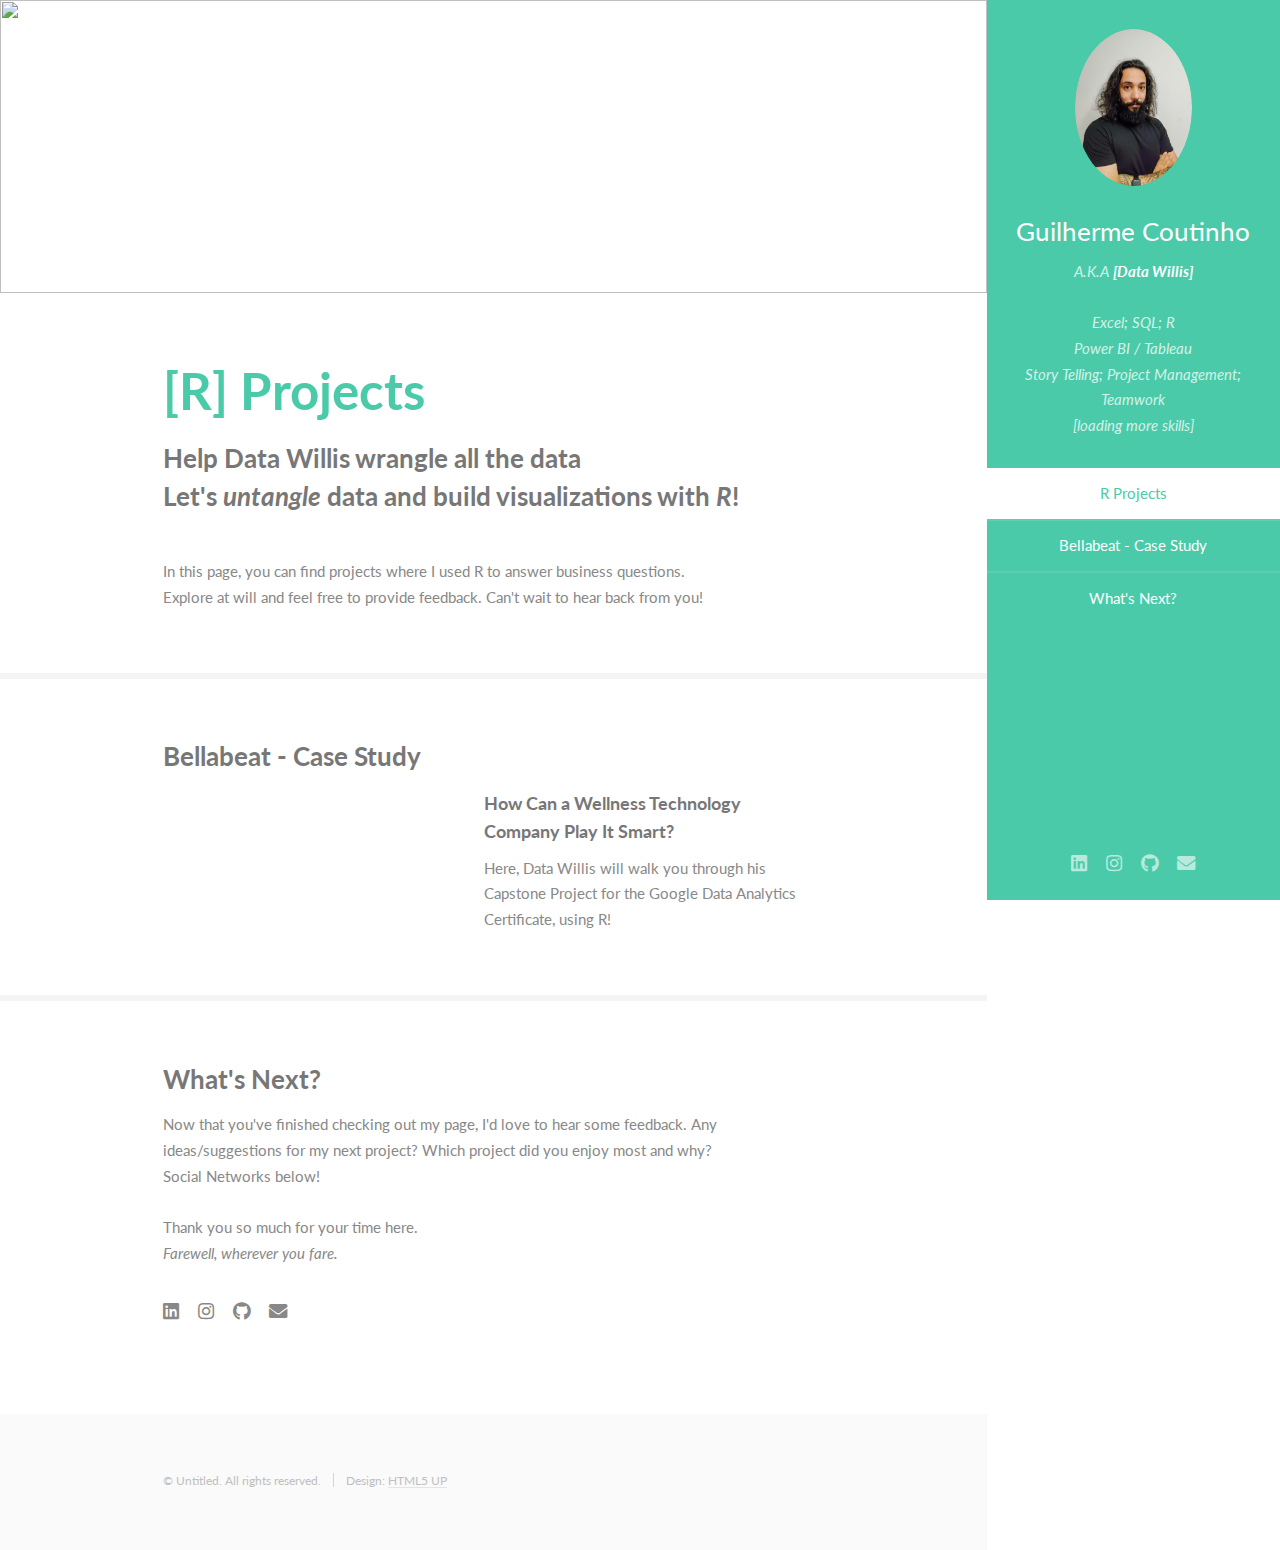
==== dashboard-projects/index.html @ 41b7604d "New page" ====
<!DOCTYPE HTML>
<!--
	Read Only by HTML5 UP
	html5up.net | @ajlkn
	Free for personal and commercial use under the CCA 3.0 license (html5up.net/license)
-->
<html>
	<head>
		<title>Data Willis' Portfolio </title>
		<meta charset="utf-8" />
		<meta name="viewport" content="width=device-width, initial-scale=1, user-scalable=no" />
		<link rel="stylesheet" href="assets/css/main.css" />
	</head>
	<body class="is-preload">

		<!-- Header -->
			<section id="header">
				<header>
					<span class="image avatar"><img src="images/profilepic.jpg" alt="" /></span>
					<h1 id="logo"><a href="#">Guilherme Coutinho</a></h1>
					<p>A.K.A   <strong>[Data Willis]</strong><br><br />
					 Excel; SQL;  R <br/>  
						Power BI / Tableau <br/>
                                         Story Telling; Project Management; Teamwork<br>
						<small>[loading more skills]</small></p>
				</header>
				<nav id="nav">
					<ul>
						<li><a href="#one" class="active">R Projects</a></li>
						<li><a href="#two">Bellabeat - Case Study</a></li>
						<li><a href="#three">What's Next?</a></li>
						<!-- <li><a href="#four">Contact</a></li>-->
					</ul>
				</nav>
				<footer>
					<ul class="icons">
						<li><a href="https://www.linkedin.com/in/gui-coutinho/" target="_blank" rel="noopener noreferrer" class="icon brands fa-linkedin"><span class="label">LinkedIn</span></a></li>
						<li><a href="https://www.instagram.com/niri_is_back/" target="_blank" rel="noopener noreferrer" class="icon brands fa-instagram"><span class="label">Instagram</span></a></li>
						<li><a href="https://github.com/gucou1" target="_blank" rel="noopener noreferrer" class="icon brands fa-github"><span class="label">Github</span></a></li>
						<li><a href="#" class="icon solid fa-envelope" target="_blank" rel="noopener noreferrer"><span class="label">Email</span></a></li>
					</ul>
				</footer>
			</section>

		<!-- Wrapper -->
			<div id="wrapper">

				<!-- Main -->
					<div id="main">

						<!-- One -->
							<section id="one">
								<div class="image main" data-position="center">
									<img src="images/caminho.jpg" alt="" />
								</div>
								<div class="container">
									<header class="major">
										<h2>[R] Projects</h2>
										<p>Help Data Willis wrangle all the data <br />
										Let's <i>untangle</i> data and build visualizations with <i>R</i>!</p>
									</header>
									<p>In this page, you can find projects where I used R to answer business questions.<br />
									Explore at will and feel free to provide feedback. Can't wait to hear back from you!</p>
								</div>
							</section>
				
						<!-- Two -->
							<!-- Bellabeat - Case Study -->
							<section id="two">
								<div class="container">
									<h3><a href="https://gucou1.github.io/Bellabeat-Case-Study/" target="_blank" rel="noopener noreferrer"> Bellabeat - Case Study</h3></a>
									<div class="features">
										<article>
											<a href="https://gucou1.github.io/Bellabeat-Case-Study/" target="_blank" rel="noopener noreferrer" class="image"><img src="https://github.com/gucou1/Bellabeat-Case-Study/blob/main/bellabeat_logo_2.png?raw=true" alt="" /></a>
											<div class="inner">
												<h4><a href="https://gucou1.github.io/Bellabeat-Case-Study/" target="_blank" rel="noopener noreferrer">How Can a Wellness Technology Company Play It Smart?</h4></a>
												<p>Here, Data Willis will walk you through his Capstone Project for the Google Data Analytics Certificate, using R! <br></p>
											</div>
										</article>
									</div>
							</section> 

						<!-- # New Section # -->
							<!-- INSERT NEW PROJECT -->
							
							
						<!-- WHAT'S NEXT? SECTION -->
							
							<section id="three"> <!-- WHATS'S NEXT? SECTION - To go down as Projects are added -->
								<div class="container">
									<h3>What's Next?</h3>
									<p>Now that you've finished checking out my page, I'd love to hear some feedback. Any ideas/suggestions for my next project? Which project did you enjoy most and why? <br>
									Social Networks below!<br>
									<br>
									Thank you so much for your time here.<br>
									<em><i>Farewell, wherever you fare.</i></em></p>
									<ul class="icons">
										<li><a href="https://www.linkedin.com/in/gui-coutinho/" target="_blank" rel="noopener noreferrer" class="icon brands fa-linkedin"><span class="label">LinkedIn</span></a></li>
										<li><a href="https://www.instagram.com/niri_is_back/" target="_blank" rel="noopener noreferrer" class="icon brands fa-instagram"><span class="label">Instagram</span></a></li>
										<li><a href="https://github.com/gucou1" target="_blank" rel="noopener noreferrer" class="icon brands fa-github"><span class="label">Github</span></a></li>
										<li><a href="#" class= "icon solid fa-envelope" target="_blank" rel="noopener noreferrer"> <span class="label">Email</span></a></li>
									</ul>
								</div>
							</section> <br>

						<!-- Five -->
						<!--
							<section id="five">
								<div class="container">
									<h3>Elements</h3>

									<section>
										<h4>Text</h4>
										<p>This is <b>bold</b> and this is <strong>strong</strong>. This is <i>italic</i> and this is <em>emphasized</em>.
										This is <sup>superscript</sup> text and this is <sub>subscript</sub> text.
										This is <u>underlined</u> and this is code: <code>for (;;) { ... }</code>. Finally, <a href="#">this is a link</a>.</p>
										<hr />
										<header>
											<h4>Heading with a Subtitle</h4>
											<p>Lorem ipsum dolor sit amet nullam id egestas urna aliquam</p>
										</header>
										<p>Nunc lacinia ante nunc ac lobortis. Interdum adipiscing gravida odio porttitor sem non mi integer non faucibus ornare mi ut ante amet placerat aliquet. Volutpat eu sed ante lacinia sapien lorem accumsan varius montes viverra nibh in adipiscing blandit tempus accumsan.</p>
										<header>
											<h5>Heading with a Subtitle</h5>
											<p>Lorem ipsum dolor sit amet nullam id egestas urna aliquam</p>
										</header>
										<p>Nunc lacinia ante nunc ac lobortis. Interdum adipiscing gravida odio porttitor sem non mi integer non faucibus ornare mi ut ante amet placerat aliquet. Volutpat eu sed ante lacinia sapien lorem accumsan varius montes viverra nibh in adipiscing blandit tempus accumsan.</p>
										<hr />
										<h2>Heading Level 2</h2>
										<h3>Heading Level 3</h3>
										<h4>Heading Level 4</h4>
										<h5>Heading Level 5</h5>
										<h6>Heading Level 6</h6>
										<hr />
										<h5>Blockquote</h5>
										<blockquote>Fringilla nisl. Donec accumsan interdum nisi, quis tincidunt felis sagittis eget tempus euismod. Vestibulum ante ipsum primis in faucibus vestibulum. Blandit adipiscing eu felis iaculis volutpat ac adipiscing accumsan faucibus. Vestibulum ante ipsum primis in faucibus lorem ipsum dolor sit amet nullam adipiscing eu felis.</blockquote>
										<h5>Preformatted</h5>
										<pre><code>i = 0;

while (!deck.isInOrder()) {
    print 'Iteration ' + i;
    deck.shuffle();
    i++;
}

print 'It took ' + i + ' iterations to sort the deck.';</code></pre>
									</section>

									<section>
										<h4>Lists</h4>
										<div class="row">
											<div class="col-6 col-12-xsmall">
												<h5>Unordered</h5>
												<ul>
													<li>Dolor pulvinar etiam magna etiam.</li>
													<li>Sagittis adipiscing lorem eleifend.</li>
													<li>Felis enim feugiat dolore viverra.</li>
												</ul>
												<h5>Alternate</h5>
												<ul class="alt">
													<li>Dolor pulvinar etiam magna etiam.</li>
													<li>Sagittis adipiscing lorem eleifend.</li>
													<li>Felis enim feugiat dolore viverra.</li>
												</ul>
											</div>
											<div class="col-6 col-12-xsmall">
												<h5>Ordered</h5>
												<ol>
													<li>Dolor pulvinar etiam magna etiam.</li>
													<li>Etiam vel felis at lorem sed viverra.</li>
													<li>Felis enim feugiat dolore viverra.</li>
													<li>Dolor pulvinar etiam magna etiam.</li>
													<li>Etiam vel felis at lorem sed viverra.</li>
													<li>Felis enim feugiat dolore viverra.</li>
												</ol>
												<h5>Icons</h5>
												<ul class="icons">
													<li><a href="#" class="icon brands fa-twitter"><span class="label">Twitter</span></a></li>
													<li><a href="#" class="icon brands fa-facebook-f"><span class="label">Facebook</span></a></li>
													<li><a href="#" class="icon brands fa-instagram"><span class="label">Instagram</span></a></li>
													<li><a href="#" class="icon brands fa-github"><span class="label">Github</span></a></li>
													<li><a href="#" class="icon brands fa-dribbble"><span class="label">Dribbble</span></a></li>
													<li><a href="#" class="icon brands fa-tumblr"><span class="label">Tumblr</span></a></li>
												</ul>
											</div>
										</div>
										<h5>Actions</h5>
										<ul class="actions">
											<li><a href="#" class="button primary">Default</a></li>
											<li><a href="#" class="button">Default</a></li>
											<li><a href="#" class="button alt">Default</a></li>
										</ul>
										<ul class="actions small">
											<li><a href="#" class="button primary small">Small</a></li>
											<li><a href="#" class="button small">Small</a></li>
											<li><a href="#" class="button alt small">Small</a></li>
										</ul>
										<div class="row">
											<div class="col-3 col-6-medium col-12-xsmall">
												<ul class="actions stacked">
													<li><a href="#" class="button primary">Default</a></li>
													<li><a href="#" class="button">Default</a></li>
													<li><a href="#" class="button alt">Default</a></li>
												</ul>
											</div>
											<div class="col-3 col-6 col-12-xsmall">
												<ul class="actions stacked">
													<li><a href="#" class="button primary small">Small</a></li>
													<li><a href="#" class="button small">Small</a></li>
													<li><a href="#" class="button alt small">Small</a></li>
												</ul>
											</div>
											<div class="col-3 col-6-medium col-12-xsmall">
												<ul class="actions stacked">
													<li><a href="#" class="button primary fit">Default</a></li>
													<li><a href="#" class="button fit">Default</a></li>
													<li><a href="#" class="button alt fit">Default</a></li>
												</ul>
											</div>
											<div class="col-3 col-6-medium col-12-xsmall">
												<ul class="actions stacked">
													<li><a href="#" class="button primary small fit">Small</a></li>
													<li><a href="#" class="button small fit">Small</a></li>
													<li><a href="#" class="button alt small fit">Small</a></li>
												</ul>
											</div>
										</div>
									</section>

									<section>
										<h4>Table</h4>
										<h5>Default</h5>
										<div class="table-wrapper">
											<table>
												<thead>
													<tr>
														<th>Name</th>
														<th>Description</th>
														<th>Price</th>
													</tr>
												</thead>
												<tbody>
													<tr>
														<td>Item One</td>
														<td>Ante turpis integer aliquet porttitor.</td>
														<td>29.99</td>
													</tr>
													<tr>
														<td>Item Two</td>
														<td>Vis ac commodo adipiscing arcu aliquet.</td>
														<td>19.99</td>
													</tr>
													<tr>
														<td>Item Three</td>
														<td> Morbi faucibus arcu accumsan lorem.</td>
														<td>29.99</td>
													</tr>
													<tr>
														<td>Item Four</td>
														<td>Vitae integer tempus condimentum.</td>
														<td>19.99</td>
													</tr>
													<tr>
														<td>Item Five</td>
														<td>Ante turpis integer aliquet porttitor.</td>
														<td>29.99</td>
													</tr>
												</tbody>
												<tfoot>
													<tr>
														<td colspan="2"></td>
														<td>100.00</td>
													</tr>
												</tfoot>
											</table>
										</div>

										<h5>Alternate</h5>
										<div class="table-wrapper">
											<table class="alt">
												<thead>
													<tr>
														<th>Name</th>
														<th>Description</th>
														<th>Price</th>
													</tr>
												</thead>
												<tbody>
													<tr>
														<td>Item One</td>
														<td>Ante turpis integer aliquet porttitor.</td>
														<td>29.99</td>
													</tr>
													<tr>
														<td>Item Two</td>
														<td>Vis ac commodo adipiscing arcu aliquet.</td>
														<td>19.99</td>
													</tr>
													<tr>
														<td>Item Three</td>
														<td> Morbi faucibus arcu accumsan lorem.</td>
														<td>29.99</td>
													</tr>
													<tr>
														<td>Item Four</td>
														<td>Vitae integer tempus condimentum.</td>
														<td>19.99</td>
													</tr>
													<tr>
														<td>Item Five</td>
														<td>Ante turpis integer aliquet porttitor.</td>
														<td>29.99</td>
													</tr>
												</tbody>
												<tfoot>
													<tr>
														<td colspan="2"></td>
														<td>100.00</td>
													</tr>
												</tfoot>
											</table>
										</div>
									</section>

									<section>
										<h4>Buttons</h4>
										<ul class="actions">
											<li><a href="#" class="button primary">Primary</a></li>
											<li><a href="#" class="button">Default</a></li>
											<li><a href="#" class="button alt">Alternate</a></li>
										</ul>
										<ul class="actions">
											<li><a href="#" class="button primary large">Large</a></li>
											<li><a href="#" class="button">Default</a></li>
											<li><a href="#" class="button alt small">Small</a></li>
										</ul>
										<ul class="actions fit">
											<li><a href="#" class="button primary fit">Fit</a></li>
											<li><a href="#" class="button fit">Fit</a></li>
											<li><a href="#" class="button alt fit">Fit</a></li>
										</ul>
										<ul class="actions fit small">
											<li><a href="#" class="button primary fit small">Fit + Small</a></li>
											<li><a href="#" class="button fit small">Fit + Small</a></li>
											<li><a href="#" class="button alt fit small">Fit + Small</a></li>
										</ul>
										<ul class="actions">
											<li><a href="#" class="button primary icon solid fa-download">Icon</a></li>
											<li><a href="#" class="button icon solid fa-download">Icon</a></li>
											<li><a href="#" class="button alt icon solid fa-check">Icon</a></li>
										</ul>
										<ul class="actions">
											<li><span class="button primary disabled">Primary</span></li>
											<li><span class="button disabled">Default</span></li>
											<li><span class="button alt disabled">Alternate</span></li>
										</ul>
									</section>

									<section>
										<h4>Form</h4>
										<form method="post" action="#">
											<div class="row gtr-uniform">
												<div class="col-6 col-12-xsmall">
													<input type="text" name="demo-name" id="demo-name" value="" placeholder="Name" />
												</div>
												<div class="col-6 col-12-xsmall">
													<input type="email" name="demo-email" id="demo-email" value="" placeholder="Email" />
												</div>
												<div class="col-12">
													<select name="demo-category" id="demo-category">
														<option value="">- Category -</option>
														<option value="1">Manufacturing</option>
														<option value="1">Shipping</option>
														<option value="1">Administration</option>
														<option value="1">Human Resources</option>
													</select>
												</div>
												<div class="col-4 col-12-medium">
													<input type="radio" id="demo-priority-low" name="demo-priority" checked>
													<label for="demo-priority-low">Low Priority</label>
												</div>
												<div class="col-4 col-12-medium">
													<input type="radio" id="demo-priority-normal" name="demo-priority">
													<label for="demo-priority-normal">Normal Priority</label>
												</div>
												<div class="col-4 col-12-medium">
													<input type="radio" id="demo-priority-high" name="demo-priority">
													<label for="demo-priority-high">High Priority</label>
												</div>
												<div class="col-6 col-12-medium">
													<input type="checkbox" id="demo-copy" name="demo-copy">
													<label for="demo-copy">Email me a copy of this message</label>
												</div>
												<div class="col-6 col-12-medium">
													<input type="checkbox" id="demo-human" name="demo-human" checked>
													<label for="demo-human">I am a human and not a robot</label>
												</div>
												<div class="col-12">
													<textarea name="demo-message" id="demo-message" placeholder="Enter your message" rows="6"></textarea>
												</div>
												<div class="col-12">
													<ul class="actions">
														<li><input type="submit" value="Send Message" /></li>
														<li><input type="reset" value="Reset" class="alt" /></li>
													</ul>
												</div>
											</div>
										</form>
									</section>

									<section>
										<h4>Image</h4>
										<h5>Fit</h5>
										<span class="image fit"><img src="images/banner.jpg" alt="" /></span>
										<div class="box alt">
											<div class="row gtr-50 gtr-uniform">
												<div class="col-4"><span class="image fit"><img src="images/pic01.jpg" alt="" /></span></div>
												<div class="col-4"><span class="image fit"><img src="images/pic02.jpg" alt="" /></span></div>
												<div class="col-4"><span class="image fit"><img src="images/pic03.jpg" alt="" /></span></div>
												<div class="col-4"><span class="image fit"><img src="images/pic02.jpg" alt="" /></span></div>
												<div class="col-4"><span class="image fit"><img src="images/pic03.jpg" alt="" /></span></div>
												<div class="col-4"><span class="image fit"><img src="images/pic01.jpg" alt="" /></span></div>
												<div class="col-4"><span class="image fit"><img src="images/pic03.jpg" alt="" /></span></div>
												<div class="col-4"><span class="image fit"><img src="images/pic01.jpg" alt="" /></span></div>
												<div class="col-4"><span class="image fit"><img src="images/pic02.jpg" alt="" /></span></div>
											</div>
										</div>
										<h5>Left &amp; Right</h5>
										<p><span class="image left"><img src="images/avatar.jpg" alt="" /></span>Fringilla nisl. Donec accumsan interdum nisi, quis tincidunt felis sagittis eget. tempus euismod. Vestibulum ante ipsum primis in faucibus vestibulum. Blandit adipiscing eu felis iaculis volutpat ac adipiscing accumsan eu faucibus. Integer ac pellentesque praesent tincidunt felis sagittis eget. tempus euismod. Vestibulum ante ipsum primis in faucibus vestibulum. Blandit adipiscing eu felis iaculis volutpat ac adipiscing accumsan eu faucibus. Integer ac pellentesque praesent. Donec accumsan interdum nisi, quis tincidunt felis sagittis eget. tempus euismod. Vestibulum ante ipsum primis in faucibus vestibulum. Blandit adipiscing eu felis iaculis volutpat ac adipiscing accumsan eu faucibus. Integer ac pellentesque praesent tincidunt felis sagittis eget. tempus euismod. Vestibulum ante ipsum primis in faucibus vestibulum. Blandit adipiscing eu felis iaculis volutpat ac adipiscing accumsan eu faucibus. Integer ac pellentesque praesent.</p>
										<p><span class="image right"><img src="images/avatar.jpg" alt="" /></span>Fringilla nisl. Donec accumsan interdum nisi, quis tincidunt felis sagittis eget. tempus euismod. Vestibulum ante ipsum primis in faucibus vestibulum. Blandit adipiscing eu felis iaculis volutpat ac adipiscing accumsan eu faucibus. Integer ac pellentesque praesent tincidunt felis sagittis eget. tempus euismod. Vestibulum ante ipsum primis in faucibus vestibulum. Blandit adipiscing eu felis iaculis volutpat ac adipiscing accumsan eu faucibus. Integer ac pellentesque praesent. Donec accumsan interdum nisi, quis tincidunt felis sagittis eget. tempus euismod. Vestibulum ante ipsum primis in faucibus vestibulum. Blandit adipiscing eu felis iaculis volutpat ac adipiscing accumsan eu faucibus. Integer ac pellentesque praesent tincidunt felis sagittis eget. tempus euismod. Vestibulum ante ipsum primis in faucibus vestibulum. Blandit adipiscing eu felis iaculis volutpat ac adipiscing accumsan eu faucibus. Integer ac pellentesque praesent.</p>
									</section>

								</div>
							</section>
						-->

					</div>

				<!-- Footer -->
					<section id="footer">
						<div class="container">
							<ul class="copyright">
								<li>&copy; Untitled. All rights reserved.</li><li>Design: <a href="http://html5up.net">HTML5 UP</a></li>
							</ul>
						</div>
					</section>

			</div>

		<!-- Scripts -->
			<script src="assets/js/jquery.min.js"></script>
			<script src="assets/js/jquery.scrollex.min.js"></script>
			<script src="assets/js/jquery.scrolly.min.js"></script>
			<script src="assets/js/browser.min.js"></script>
			<script src="assets/js/breakpoints.min.js"></script>
			<script src="assets/js/util.js"></script>
			<script src="assets/js/main.js"></script>

	</body>
</html>
---- dashboard-projects/assets/css/main.css ----
@import url("fontawesome.min.css");
@import url("https://fonts.googleapis.com/css?family=Lato:400,400italic,700,700italic|Source+Code+Pro:400");

/*
	Read Only by HTML5 UP
	html5up.net | @ajlkn
	Free for personal and commercial use under the CCA 3.0 license (html5up.net/license)
*/

html, body, div, span, applet, object,
iframe, h1, h2, h3, h4, h5, h6, p, blockquote,
pre, a, abbr, acronym, address, big, cite,
code, del, dfn, em, img, ins, kbd, q, s, samp,
small, strike, strong, sub, sup, tt, var, b,
u, i, center, dl, dt, dd, ol, ul, li, fieldset,
form, label, legend, table, caption, tbody,
tfoot, thead, tr, th, td, article, aside,
canvas, details, embed, figure, figcaption,
footer, header, hgroup, menu, nav, output, ruby,
section, summary, time, mark, audio, video {
	margin: 0;
	padding: 0;
	border: 0;
	font-size: 100%;
	font: inherit;
	vertical-align: baseline;}

article, aside, details, figcaption, figure,
footer, header, hgroup, menu, nav, section {
	display: block;}

body {
	line-height: 1;
}

ol, ul {
	list-style: none;
}

blockquote, q {
	quotes: none;
}

	blockquote:before, blockquote:after, q:before, q:after {
		content: '';
		content: none;
	}

table {
	border-collapse: collapse;
	border-spacing: 0;
}

body {
	-webkit-text-size-adjust: none;
}

mark {
	background-color: transparent;
	color: inherit;
}

input::-moz-focus-inner {
	border: 0;
	padding: 0;
}

input, select, textarea {
	-moz-appearance: none;
	-webkit-appearance: none;
	-ms-appearance: none;
	appearance: none;
}

/* Basic */

	html {
		box-sizing: border-box;
	}

	*, *:before, *:after {
		box-sizing: inherit;
	}

	body {
		background: #fff;
	}

		body.is-preload *, body.is-preload *:before, body.is-preload *:after {
			-moz-animation: none !important;
			-webkit-animation: none !important;
			-ms-animation: none !important;
			animation: none !important;
			-moz-transition: none !important;
			-webkit-transition: none !important;
			-ms-transition: none !important;
			transition: none !important;
		}

	body, input, select, textarea {
		color: #888;
		font-family: "Lato", sans-serif;
		font-size: 16pt;
		font-weight: 400;
		line-height: 1.75em;
	}

	a {
		-moz-transition: color 0.2s ease-in-out, border-color 0.2s ease-in-out;
		-webkit-transition: color 0.2s ease-in-out, border-color 0.2s ease-in-out;
		-ms-transition: color 0.2s ease-in-out, border-color 0.2s ease-in-out;
		transition: color 0.2s ease-in-out, border-color 0.2s ease-in-out;
		border-bottom: solid 1px #e4e4e4;
		color: inherit;
		text-decoration: none;
	}

		a:hover {
			border-bottom-color: transparent;
			color: #4acaa8 !important;
		}

	strong, b {
		color: #777;
		font-weight: 700;
	}

	em, i {
		font-style: italic;
	}

	p {
		margin: 0 0 2.25em 0;
	}

	strong, h1{
		color:#ffffff;
	}

	h2, h3, h4, h5, h6 {
		color: #777;
		font-weight: 700;
		line-height: 1em;
		margin: 0 0 0.5625em 0;
	}

		h1 a, h2 a, h3 a, h4 a, h5 a, h6 a {
			border: 0;
			color: inherit;
			text-decoration: none;
		}

	h2 {
		font-size: 2em;
		line-height: 1.5em;
	}

	h3 {
		font-size: 1.75em;
		line-height: 1.5em;
	}

	h4 {
		font-size: 1.25em;
		line-height: 1.5em;
	}

	h5 {
		font-size: 0.9em;
		line-height: 1.5em;
	}

	h6 {
		font-size: 0.7em;
		line-height: 1.5em;
	}

	sub {
		font-size: 0.8em;
		position: relative;
		top: 0.5em;
	}

	sup {
		font-size: 0.8em;
		position: relative;
		top: -0.5em;
	}

	hr {
		border: 0;
		border-bottom: solid 2px #f4f4f4;
		margin: 2.25em 0;
	}

		hr.major {
			margin: 3.375em 0;
		}

	blockquote {
		border-left: solid 8px #e4e4e4;
		font-style: italic;
		margin: 0 0 2.25em 0;
		padding: 0.5em 0 0.5em 2em;
	}

	code {
		background: #555;
		border-radius: 5px;
		color: #fff;
		font-family: "Source Code Pro", monospace;
		font-size: 0.9em;
		margin: 0 0.25em;
		padding: 0.25em 0.65em;
	}

	pre {
		font-family: "Source Code Pro", monospace;
		font-size: 0.9em;
		margin: 0 0 2.25em 0;
	}

		pre code {
			-webkit-overflow-scrolling: touch;
			display: block;
			line-height: 1.5em;
			overflow-x: auto;
			padding: 1em 1.5em;
		}

	.align-left {
		text-align: left;
	}

	.align-center {
		text-align: center;
	}

	.align-right {
		text-align: right;
	}

/* Row */

	.row {
		display: flex;
		flex-wrap: wrap;
		box-sizing: border-box;
		align-items: stretch;
	}

		.row > * {
			box-sizing: border-box;
		}

		.row.gtr-uniform > * > :last-child {
			margin-bottom: 0;
		}

		.row.aln-left {
			justify-content: flex-start;
		}

		.row.aln-center {
			justify-content: center;
		}

		.row.aln-right {
			justify-content: flex-end;
		}

		.row.aln-top {
			align-items: flex-start;
		}

		.row.aln-middle {
			align-items: center;
		}

		.row.aln-bottom {
			align-items: flex-end;
		}

		.row > .imp {
			order: -1;
		}

		.row > .col-1 {
			width: 8.33333%;
		}

		.row > .off-1 {
			margin-left: 8.33333%;
		}

		.row > .col-2 {
			width: 16.66667%;
		}

		.row > .off-2 {
			margin-left: 16.66667%;
		}

		.row > .col-3 {
			width: 25%;
		}

		.row > .off-3 {
			margin-left: 25%;
		}

		.row > .col-4 {
			width: 33.33333%;
		}

		.row > .off-4 {
			margin-left: 33.33333%;
		}

		.row > .col-5 {
			width: 41.66667%;
		}

		.row > .off-5 {
			margin-left: 41.66667%;
		}

		.row > .col-6 {
			width: 50%;
		}

		.row > .off-6 {
			margin-left: 50%;
		}

		.row > .col-7 {
			width: 58.33333%;
		}

		.row > .off-7 {
			margin-left: 58.33333%;
		}

		.row > .col-8 {
			width: 66.66667%;
		}

		.row > .off-8 {
			margin-left: 66.66667%;
		}

		.row > .col-9 {
			width: 75%;
		}

		.row > .off-9 {
			margin-left: 75%;
		}

		.row > .col-10 {
			width: 83.33333%;
		}

		.row > .off-10 {
			margin-left: 83.33333%;
		}

		.row > .col-11 {
			width: 91.66667%;
		}

		.row > .off-11 {
			margin-left: 91.66667%;
		}

		.row > .col-12 {
			width: 100%;
		}

		.row > .off-12 {
			margin-left: 100%;
		}

		.row.gtr-0 {
			margin-top: 0;
			margin-left: 0em;
		}

			.row.gtr-0 > * {
				padding: 0 0 0 0em;
			}

			.row.gtr-0.gtr-uniform {
				margin-top: 0em;
			}

				.row.gtr-0.gtr-uniform > * {
					padding-top: 0em;
				}

		.row.gtr-25 {
			margin-top: 0;
			margin-left: -0.5em;
		}

			.row.gtr-25 > * {
				padding: 0 0 0 0.5em;
			}

			.row.gtr-25.gtr-uniform {
				margin-top: -0.5em;
			}

				.row.gtr-25.gtr-uniform > * {
					padding-top: 0.5em;
				}

		.row.gtr-50 {
			margin-top: 0;
			margin-left: -1em;
		}

			.row.gtr-50 > * {
				padding: 0 0 0 1em;
			}

			.row.gtr-50.gtr-uniform {
				margin-top: -1em;
			}

				.row.gtr-50.gtr-uniform > * {
					padding-top: 1em;
				}

		.row {
			margin-top: 0;
			margin-left: -2em;
		}

			.row > * {
				padding: 0 0 0 2em;
			}

			.row.gtr-uniform {
				margin-top: -2em;
			}

				.row.gtr-uniform > * {
					padding-top: 2em;
				}

		.row.gtr-150 {
			margin-top: 0;
			margin-left: -3em;
		}

			.row.gtr-150 > * {
				padding: 0 0 0 3em;
			}

			.row.gtr-150.gtr-uniform {
				margin-top: -3em;
			}

				.row.gtr-150.gtr-uniform > * {
					padding-top: 3em;
				}

		.row.gtr-200 {
			margin-top: 0;
			margin-left: -4em;
		}

			.row.gtr-200 > * {
				padding: 0 0 0 4em;
			}

			.row.gtr-200.gtr-uniform {
				margin-top: -4em;
			}

				.row.gtr-200.gtr-uniform > * {
					padding-top: 4em;
				}

		@media screen and (max-width: 1680px) {

			.row {
				display: flex;
				flex-wrap: wrap;
				box-sizing: border-box;
				align-items: stretch;
			}

				.row > * {
					box-sizing: border-box;
				}

				.row.gtr-uniform > * > :last-child {
					margin-bottom: 0;
				}

				.row.aln-left {
					justify-content: flex-start;
				}

				.row.aln-center {
					justify-content: center;
				}

				.row.aln-right {
					justify-content: flex-end;
				}

				.row.aln-top {
					align-items: flex-start;
				}

				.row.aln-middle {
					align-items: center;
				}

				.row.aln-bottom {
					align-items: flex-end;
				}

				.row > .imp-xlarge {
					order: -1;
				}

				.row > .col-1-xlarge {
					width: 8.33333%;
				}

				.row > .off-1-xlarge {
					margin-left: 8.33333%;
				}

				.row > .col-2-xlarge {
					width: 16.66667%;
				}

				.row > .off-2-xlarge {
					margin-left: 16.66667%;
				}

				.row > .col-3-xlarge {
					width: 25%;
				}

				.row > .off-3-xlarge {
					margin-left: 25%;
				}

				.row > .col-4-xlarge {
					width: 33.33333%;
				}

				.row > .off-4-xlarge {
					margin-left: 33.33333%;
				}

				.row > .col-5-xlarge {
					width: 41.66667%;
				}

				.row > .off-5-xlarge {
					margin-left: 41.66667%;
				}

				.row > .col-6-xlarge {
					width: 50%;
				}

				.row > .off-6-xlarge {
					margin-left: 50%;
				}

				.row > .col-7-xlarge {
					width: 58.33333%;
				}

				.row > .off-7-xlarge {
					margin-left: 58.33333%;
				}

				.row > .col-8-xlarge {
					width: 66.66667%;
				}

				.row > .off-8-xlarge {
					margin-left: 66.66667%;
				}

				.row > .col-9-xlarge {
					width: 75%;
				}

				.row > .off-9-xlarge {
					margin-left: 75%;
				}

				.row > .col-10-xlarge {
					width: 83.33333%;
				}

				.row > .off-10-xlarge {
					margin-left: 83.33333%;
				}

				.row > .col-11-xlarge {
					width: 91.66667%;
				}

				.row > .off-11-xlarge {
					margin-left: 91.66667%;
				}

				.row > .col-12-xlarge {
					width: 100%;
				}

				.row > .off-12-xlarge {
					margin-left: 100%;
				}

				.row.gtr-0 {
					margin-top: 0;
					margin-left: 0em;
				}

					.row.gtr-0 > * {
						padding: 0 0 0 0em;
					}

					.row.gtr-0.gtr-uniform {
						margin-top: 0em;
					}

						.row.gtr-0.gtr-uniform > * {
							padding-top: 0em;
						}

				.row.gtr-25 {
					margin-top: 0;
					margin-left: -0.5em;
				}

					.row.gtr-25 > * {
						padding: 0 0 0 0.5em;
					}

					.row.gtr-25.gtr-uniform {
						margin-top: -0.5em;
					}

						.row.gtr-25.gtr-uniform > * {
							padding-top: 0.5em;
						}

				.row.gtr-50 {
					margin-top: 0;
					margin-left: -1em;
				}

					.row.gtr-50 > * {
						padding: 0 0 0 1em;
					}

					.row.gtr-50.gtr-uniform {
						margin-top: -1em;
					}

						.row.gtr-50.gtr-uniform > * {
							padding-top: 1em;
						}

				.row {
					margin-top: 0;
					margin-left: -2em;
				}

					.row > * {
						padding: 0 0 0 2em;
					}

					.row.gtr-uniform {
						margin-top: -2em;
					}

						.row.gtr-uniform > * {
							padding-top: 2em;
						}

				.row.gtr-150 {
					margin-top: 0;
					margin-left: -3em;
				}

					.row.gtr-150 > * {
						padding: 0 0 0 3em;
					}

					.row.gtr-150.gtr-uniform {
						margin-top: -3em;
					}

						.row.gtr-150.gtr-uniform > * {
							padding-top: 3em;
						}

				.row.gtr-200 {
					margin-top: 0;
					margin-left: -4em;
				}

					.row.gtr-200 > * {
						padding: 0 0 0 4em;
					}

					.row.gtr-200.gtr-uniform {
						margin-top: -4em;
					}

						.row.gtr-200.gtr-uniform > * {
							padding-top: 4em;
						}

		}

		@media screen and (max-width: 1280px) {

			.row {
				display: flex;
				flex-wrap: wrap;
				box-sizing: border-box;
				align-items: stretch;
			}

				.row > * {
					box-sizing: border-box;
				}

				.row.gtr-uniform > * > :last-child {
					margin-bottom: 0;
				}

				.row.aln-left {
					justify-content: flex-start;
				}

				.row.aln-center {
					justify-content: center;
				}

				.row.aln-right {
					justify-content: flex-end;
				}

				.row.aln-top {
					align-items: flex-start;
				}

				.row.aln-middle {
					align-items: center;
				}

				.row.aln-bottom {
					align-items: flex-end;
				}

				.row > .imp-large {
					order: -1;
				}

				.row > .col-1-large {
					width: 8.33333%;
				}

				.row > .off-1-large {
					margin-left: 8.33333%;
				}

				.row > .col-2-large {
					width: 16.66667%;
				}

				.row > .off-2-large {
					margin-left: 16.66667%;
				}

				.row > .col-3-large {
					width: 25%;
				}

				.row > .off-3-large {
					margin-left: 25%;
				}

				.row > .col-4-large {
					width: 33.33333%;
				}

				.row > .off-4-large {
					margin-left: 33.33333%;
				}

				.row > .col-5-large {
					width: 41.66667%;
				}

				.row > .off-5-large {
					margin-left: 41.66667%;
				}

				.row > .col-6-large {
					width: 50%;
				}

				.row > .off-6-large {
					margin-left: 50%;
				}

				.row > .col-7-large {
					width: 58.33333%;
				}

				.row > .off-7-large {
					margin-left: 58.33333%;
				}

				.row > .col-8-large {
					width: 66.66667%;
				}

				.row > .off-8-large {
					margin-left: 66.66667%;
				}

				.row > .col-9-large {
					width: 75%;
				}

				.row > .off-9-large {
					margin-left: 75%;
				}

				.row > .col-10-large {
					width: 83.33333%;
				}

				.row > .off-10-large {
					margin-left: 83.33333%;
				}

				.row > .col-11-large {
					width: 91.66667%;
				}

				.row > .off-11-large {
					margin-left: 91.66667%;
				}

				.row > .col-12-large {
					width: 100%;
				}

				.row > .off-12-large {
					margin-left: 100%;
				}

				.row.gtr-0 {
					margin-top: 0;
					margin-left: 0em;
				}

					.row.gtr-0 > * {
						padding: 0 0 0 0em;
					}

					.row.gtr-0.gtr-uniform {
						margin-top: 0em;
					}

						.row.gtr-0.gtr-uniform > * {
							padding-top: 0em;
						}

				.row.gtr-25 {
					margin-top: 0;
					margin-left: -0.375em;
				}

					.row.gtr-25 > * {
						padding: 0 0 0 0.375em;
					}

					.row.gtr-25.gtr-uniform {
						margin-top: -0.375em;
					}

						.row.gtr-25.gtr-uniform > * {
							padding-top: 0.375em;
						}

				.row.gtr-50 {
					margin-top: 0;
					margin-left: -0.75em;
				}

					.row.gtr-50 > * {
						padding: 0 0 0 0.75em;
					}

					.row.gtr-50.gtr-uniform {
						margin-top: -0.75em;
					}

						.row.gtr-50.gtr-uniform > * {
							padding-top: 0.75em;
						}

				.row {
					margin-top: 0;
					margin-left: -1.5em;
				}

					.row > * {
						padding: 0 0 0 1.5em;
					}

					.row.gtr-uniform {
						margin-top: -1.5em;
					}

						.row.gtr-uniform > * {
							padding-top: 1.5em;
						}

				.row.gtr-150 {
					margin-top: 0;
					margin-left: -2.25em;
				}

					.row.gtr-150 > * {
						padding: 0 0 0 2.25em;
					}

					.row.gtr-150.gtr-uniform {
						margin-top: -2.25em;
					}

						.row.gtr-150.gtr-uniform > * {
							padding-top: 2.25em;
						}

				.row.gtr-200 {
					margin-top: 0;
					margin-left: -3em;
				}

					.row.gtr-200 > * {
						padding: 0 0 0 3em;
					}

					.row.gtr-200.gtr-uniform {
						margin-top: -3em;
					}

						.row.gtr-200.gtr-uniform > * {
							padding-top: 3em;
						}

		}

		@media screen and (max-width: 1024px) {

			.row {
				display: flex;
				flex-wrap: wrap;
				box-sizing: border-box;
				align-items: stretch;
			}

				.row > * {
					box-sizing: border-box;
				}

				.row.gtr-uniform > * > :last-child {
					margin-bottom: 0;
				}

				.row.aln-left {
					justify-content: flex-start;
				}

				.row.aln-center {
					justify-content: center;
				}

				.row.aln-right {
					justify-content: flex-end;
				}

				.row.aln-top {
					align-items: flex-start;
				}

				.row.aln-middle {
					align-items: center;
				}

				.row.aln-bottom {
					align-items: flex-end;
				}

				.row > .imp-medium {
					order: -1;
				}

				.row > .col-1-medium {
					width: 8.33333%;
				}

				.row > .off-1-medium {
					margin-left: 8.33333%;
				}

				.row > .col-2-medium {
					width: 16.66667%;
				}

				.row > .off-2-medium {
					margin-left: 16.66667%;
				}

				.row > .col-3-medium {
					width: 25%;
				}

				.row > .off-3-medium {
					margin-left: 25%;
				}

				.row > .col-4-medium {
					width: 33.33333%;
				}

				.row > .off-4-medium {
					margin-left: 33.33333%;
				}

				.row > .col-5-medium {
					width: 41.66667%;
				}

				.row > .off-5-medium {
					margin-left: 41.66667%;
				}

				.row > .col-6-medium {
					width: 50%;
				}

				.row > .off-6-medium {
					margin-left: 50%;
				}

				.row > .col-7-medium {
					width: 58.33333%;
				}

				.row > .off-7-medium {
					margin-left: 58.33333%;
				}

				.row > .col-8-medium {
					width: 66.66667%;
				}

				.row > .off-8-medium {
					margin-left: 66.66667%;
				}

				.row > .col-9-medium {
					width: 75%;
				}

				.row > .off-9-medium {
					margin-left: 75%;
				}

				.row > .col-10-medium {
					width: 83.33333%;
				}

				.row > .off-10-medium {
					margin-left: 83.33333%;
				}

				.row > .col-11-medium {
					width: 91.66667%;
				}

				.row > .off-11-medium {
					margin-left: 91.66667%;
				}

				.row > .col-12-medium {
					width: 100%;
				}

				.row > .off-12-medium {
					margin-left: 100%;
				}

				.row.gtr-0 {
					margin-top: 0;
					margin-left: 0em;
				}

					.row.gtr-0 > * {
						padding: 0 0 0 0em;
					}

					.row.gtr-0.gtr-uniform {
						margin-top: 0em;
					}

						.row.gtr-0.gtr-uniform > * {
							padding-top: 0em;
						}

				.row.gtr-25 {
					margin-top: 0;
					margin-left: -0.375em;
				}

					.row.gtr-25 > * {
						padding: 0 0 0 0.375em;
					}

					.row.gtr-25.gtr-uniform {
						margin-top: -0.375em;
					}

						.row.gtr-25.gtr-uniform > * {
							padding-top: 0.375em;
						}

				.row.gtr-50 {
					margin-top: 0;
					margin-left: -0.75em;
				}

					.row.gtr-50 > * {
						padding: 0 0 0 0.75em;
					}

					.row.gtr-50.gtr-uniform {
						margin-top: -0.75em;
					}

						.row.gtr-50.gtr-uniform > * {
							padding-top: 0.75em;
						}

				.row {
					margin-top: 0;
					margin-left: -1.5em;
				}

					.row > * {
						padding: 0 0 0 1.5em;
					}

					.row.gtr-uniform {
						margin-top: -1.5em;
					}

						.row.gtr-uniform > * {
							padding-top: 1.5em;
						}

				.row.gtr-150 {
					margin-top: 0;
					margin-left: -2.25em;
				}

					.row.gtr-150 > * {
						padding: 0 0 0 2.25em;
					}

					.row.gtr-150.gtr-uniform {
						margin-top: -2.25em;
					}

						.row.gtr-150.gtr-uniform > * {
							padding-top: 2.25em;
						}

				.row.gtr-200 {
					margin-top: 0;
					margin-left: -3em;
				}

					.row.gtr-200 > * {
						padding: 0 0 0 3em;
					}

					.row.gtr-200.gtr-uniform {
						margin-top: -3em;
					}

						.row.gtr-200.gtr-uniform > * {
							padding-top: 3em;
						}

		}

		@media screen and (max-width: 736px) {

			.row {
				display: flex;
				flex-wrap: wrap;
				box-sizing: border-box;
				align-items: stretch;
			}

				.row > * {
					box-sizing: border-box;
				}

				.row.gtr-uniform > * > :last-child {
					margin-bottom: 0;
				}

				.row.aln-left {
					justify-content: flex-start;
				}

				.row.aln-center {
					justify-content: center;
				}

				.row.aln-right {
					justify-content: flex-end;
				}

				.row.aln-top {
					align-items: flex-start;
				}

				.row.aln-middle {
					align-items: center;
				}

				.row.aln-bottom {
					align-items: flex-end;
				}

				.row > .imp-small {
					order: -1;
				}

				.row > .col-1-small {
					width: 8.33333%;
				}

				.row > .off-1-small {
					margin-left: 8.33333%;
				}

				.row > .col-2-small {
					width: 16.66667%;
				}

				.row > .off-2-small {
					margin-left: 16.66667%;
				}

				.row > .col-3-small {
					width: 25%;
				}

				.row > .off-3-small {
					margin-left: 25%;
				}

				.row > .col-4-small {
					width: 33.33333%;
				}

				.row > .off-4-small {
					margin-left: 33.33333%;
				}

				.row > .col-5-small {
					width: 41.66667%;
				}

				.row > .off-5-small {
					margin-left: 41.66667%;
				}

				.row > .col-6-small {
					width: 50%;
				}

				.row > .off-6-small {
					margin-left: 50%;
				}

				.row > .col-7-small {
					width: 58.33333%;
				}

				.row > .off-7-small {
					margin-left: 58.33333%;
				}

				.row > .col-8-small {
					width: 66.66667%;
				}

				.row > .off-8-small {
					margin-left: 66.66667%;
				}

				.row > .col-9-small {
					width: 75%;
				}

				.row > .off-9-small {
					margin-left: 75%;
				}

				.row > .col-10-small {
					width: 83.33333%;
				}

				.row > .off-10-small {
					margin-left: 83.33333%;
				}

				.row > .col-11-small {
					width: 91.66667%;
				}

				.row > .off-11-small {
					margin-left: 91.66667%;
				}

				.row > .col-12-small {
					width: 100%;
				}

				.row > .off-12-small {
					margin-left: 100%;
				}

				.row.gtr-0 {
					margin-top: 0;
					margin-left: 0em;
				}

					.row.gtr-0 > * {
						padding: 0 0 0 0em;
					}

					.row.gtr-0.gtr-uniform {
						margin-top: 0em;
					}

						.row.gtr-0.gtr-uniform > * {
							padding-top: 0em;
						}

				.row.gtr-25 {
					margin-top: 0;
					margin-left: -0.3125em;
				}

					.row.gtr-25 > * {
						padding: 0 0 0 0.3125em;
					}

					.row.gtr-25.gtr-uniform {
						margin-top: -0.3125em;
					}

						.row.gtr-25.gtr-uniform > * {
							padding-top: 0.3125em;
						}

				.row.gtr-50 {
					margin-top: 0;
					margin-left: -0.625em;
				}

					.row.gtr-50 > * {
						padding: 0 0 0 0.625em;
					}

					.row.gtr-50.gtr-uniform {
						margin-top: -0.625em;
					}

						.row.gtr-50.gtr-uniform > * {
							padding-top: 0.625em;
						}

				.row {
					margin-top: 0;
					margin-left: -1.25em;
				}

					.row > * {
						padding: 0 0 0 1.25em;
					}

					.row.gtr-uniform {
						margin-top: -1.25em;
					}

						.row.gtr-uniform > * {
							padding-top: 1.25em;
						}

				.row.gtr-150 {
					margin-top: 0;
					margin-left: -1.875em;
				}

					.row.gtr-150 > * {
						padding: 0 0 0 1.875em;
					}

					.row.gtr-150.gtr-uniform {
						margin-top: -1.875em;
					}

						.row.gtr-150.gtr-uniform > * {
							padding-top: 1.875em;
						}

				.row.gtr-200 {
					margin-top: 0;
					margin-left: -2.5em;
				}

					.row.gtr-200 > * {
						padding: 0 0 0 2.5em;
					}

					.row.gtr-200.gtr-uniform {
						margin-top: -2.5em;
					}

						.row.gtr-200.gtr-uniform > * {
							padding-top: 2.5em;
						}

		}

		@media screen and (max-width: 480px) {

			.row {
				display: flex;
				flex-wrap: wrap;
				box-sizing: border-box;
				align-items: stretch;
			}

				.row > * {
					box-sizing: border-box;
				}

				.row.gtr-uniform > * > :last-child {
					margin-bottom: 0;
				}

				.row.aln-left {
					justify-content: flex-start;
				}

				.row.aln-center {
					justify-content: center;
				}

				.row.aln-right {
					justify-content: flex-end;
				}

				.row.aln-top {
					align-items: flex-start;
				}

				.row.aln-middle {
					align-items: center;
				}

				.row.aln-bottom {
					align-items: flex-end;
				}

				.row > .imp-xsmall {
					order: -1;
				}

				.row > .col-1-xsmall {
					width: 8.33333%;
				}

				.row > .off-1-xsmall {
					margin-left: 8.33333%;
				}

				.row > .col-2-xsmall {
					width: 16.66667%;
				}

				.row > .off-2-xsmall {
					margin-left: 16.66667%;
				}

				.row > .col-3-xsmall {
					width: 25%;
				}

				.row > .off-3-xsmall {
					margin-left: 25%;
				}

				.row > .col-4-xsmall {
					width: 33.33333%;
				}

				.row > .off-4-xsmall {
					margin-left: 33.33333%;
				}

				.row > .col-5-xsmall {
					width: 41.66667%;
				}

				.row > .off-5-xsmall {
					margin-left: 41.66667%;
				}

				.row > .col-6-xsmall {
					width: 50%;
				}

				.row > .off-6-xsmall {
					margin-left: 50%;
				}

				.row > .col-7-xsmall {
					width: 58.33333%;
				}

				.row > .off-7-xsmall {
					margin-left: 58.33333%;
				}

				.row > .col-8-xsmall {
					width: 66.66667%;
				}

				.row > .off-8-xsmall {
					margin-left: 66.66667%;
				}

				.row > .col-9-xsmall {
					width: 75%;
				}

				.row > .off-9-xsmall {
					margin-left: 75%;
				}

				.row > .col-10-xsmall {
					width: 83.33333%;
				}

				.row > .off-10-xsmall {
					margin-left: 83.33333%;
				}

				.row > .col-11-xsmall {
					width: 91.66667%;
				}

				.row > .off-11-xsmall {
					margin-left: 91.66667%;
				}

				.row > .col-12-xsmall {
					width: 100%;
				}

				.row > .off-12-xsmall {
					margin-left: 100%;
				}

				.row.gtr-0 {
					margin-top: 0;
					margin-left: 0em;
				}

					.row.gtr-0 > * {
						padding: 0 0 0 0em;
					}

					.row.gtr-0.gtr-uniform {
						margin-top: 0em;
					}

						.row.gtr-0.gtr-uniform > * {
							padding-top: 0em;
						}

				.row.gtr-25 {
					margin-top: 0;
					margin-left: -0.3125em;
				}

					.row.gtr-25 > * {
						padding: 0 0 0 0.3125em;
					}

					.row.gtr-25.gtr-uniform {
						margin-top: -0.3125em;
					}

						.row.gtr-25.gtr-uniform > * {
							padding-top: 0.3125em;
						}

				.row.gtr-50 {
					margin-top: 0;
					margin-left: -0.625em;
				}

					.row.gtr-50 > * {
						padding: 0 0 0 0.625em;
					}

					.row.gtr-50.gtr-uniform {
						margin-top: -0.625em;
					}

						.row.gtr-50.gtr-uniform > * {
							padding-top: 0.625em;
						}

				.row {
					margin-top: 0;
					margin-left: -1.25em;
				}

					.row > * {
						padding: 0 0 0 1.25em;
					}

					.row.gtr-uniform {
						margin-top: -1.25em;
					}

						.row.gtr-uniform > * {
							padding-top: 1.25em;
						}

				.row.gtr-150 {
					margin-top: 0;
					margin-left: -1.875em;
				}

					.row.gtr-150 > * {
						padding: 0 0 0 1.875em;
					}

					.row.gtr-150.gtr-uniform {
						margin-top: -1.875em;
					}

						.row.gtr-150.gtr-uniform > * {
							padding-top: 1.875em;
						}

				.row.gtr-200 {
					margin-top: 0;
					margin-left: -2.5em;
				}

					.row.gtr-200 > * {
						padding: 0 0 0 2.5em;
					}

					.row.gtr-200.gtr-uniform {
						margin-top: -2.5em;
					}

						.row.gtr-200.gtr-uniform > * {
							padding-top: 2.5em;
						}

		}

/* Container */

	.container {
		margin: 0 auto;
		max-width: calc(100% - 4.5em);
		width: 45em;
	}

		.container.xsmall {
			width: 11.25em;
		}

		.container.small {
			width: 22.5em;
		}

		.container.medium {
			width: 33.75em;
		}

		.container.large {
			width: 56.25em;
		}

		.container.xlarge {
			width: 67.5em;
		}

		.container.max {
			width: 100%;
		}

		@media screen and (max-width: 1024px) {

			.container {
				width: 100% !important;
			}

		}

		@media screen and (max-width: 480px) {

			.container {
				max-width: calc(100% - 3.375em);
			}

		}

/* Section/Article */

	section.special, article.special {
		text-align: center;
	}

	header p {
		color: #aaa;
		position: relative;
		margin: 0 0 1.6875em 0;
	}

	header h2 + p {
		font-size: 1.25em;
		margin-top: -0.5em;
		line-height: 1.5em;
	}

	header h3 + p {
		font-size: 1.1em;
		margin-top: -0.35em;
		line-height: 1.5em;
	}

	header h4 + p,
	header h5 + p,
	header h6 + p {
		font-size: 0.9em;
		margin-top: -0.25em;
		line-height: 1.5em;
	}

	header.major h2 {
		color: #4acaa8;
		font-size: 3.5em;
	}

		header.major h2 + p {
			color: #777;
			font-size: 1.75em;
			font-weight: 700;
			margin-top: -0.75em;
		}

/* Form */

	form {
		margin: 0 0 2.25em 0;
	}

	label {
		color: #777;
		display: block;
		font-size: 0.9em;
		font-weight: 700;
		margin: 0 0 1.125em 0;
	}

	input::-moz-focus-inner {
		border: 0;
		padding: 0;
	}

	input[type="text"],
	input[type="password"],
	input[type="email"],
	select,
	textarea {
		-moz-appearance: none;
		-webkit-appearance: none;
		-ms-appearance: none;
		appearance: none;
		border-radius: 5px;
		border: none;
		border: solid 2px #e4e4e4;
		color: inherit;
		display: block;
		outline: 0;
		padding: 0 1em;
		text-decoration: none;
		width: 100%;
	}

		input[type="text"]:invalid,
		input[type="password"]:invalid,
		input[type="email"]:invalid,
		select:invalid,
		textarea:invalid {
			box-shadow: none;
		}

		input[type="text"]:focus,
		input[type="password"]:focus,
		input[type="email"]:focus,
		select:focus,
		textarea:focus {
			border-color: #4acaa8;
		}

	select {
		background-image: url("data:image/svg+xml;charset=utf8,%3Csvg xmlns='http://www.w3.org/2000/svg' width='40' height='40' preserveAspectRatio='none' viewBox='0 0 40 40'%3E%3Cpath d='M9.4,12.3l10.4,10.4l10.4-10.4c0.2-0.2,0.5-0.4,0.9-0.4c0.3,0,0.6,0.1,0.9,0.4l3.3,3.3c0.2,0.2,0.4,0.5,0.4,0.9 c0,0.4-0.1,0.6-0.4,0.9L20.7,31.9c-0.2,0.2-0.5,0.4-0.9,0.4c-0.3,0-0.6-0.1-0.9-0.4L4.3,17.3c-0.2-0.2-0.4-0.5-0.4-0.9 c0-0.4,0.1-0.6,0.4-0.9l3.3-3.3c0.2-0.2,0.5-0.4,0.9-0.4S9.1,12.1,9.4,12.3z' fill='%23e4e4e4' /%3E%3C/svg%3E");
		background-size: 1.25em;
		background-repeat: no-repeat;
		background-position: calc(100% - 1em) center;
		height: 2.75em;
		padding-right: 2.75em;
		text-overflow: ellipsis;
	}

		select option {
			color: #777;
			background: #fff;
		}

		select:focus::-ms-value {
			background-color: transparent;
		}

		select::-ms-expand {
			display: none;
		}

	input[type="text"],
	input[type="password"],
	input[type="email"],
	select {
		height: 2.75em;
	}

	textarea {
		padding: 0.75em 1em;
	}

	input[type="checkbox"],
	input[type="radio"] {
		-moz-appearance: none;
		-webkit-appearance: none;
		-ms-appearance: none;
		appearance: none;
		display: block;
		float: left;
		margin-right: -2em;
		opacity: 0;
		width: 1em;
		z-index: -1;
	}

		input[type="checkbox"] + label,
		input[type="radio"] + label {
			text-decoration: none;
			color: #888;
			cursor: pointer;
			display: inline-block;
			font-size: 1em;
			font-weight: 400;
			padding-left: 2.4em;
			padding-right: 0.75em;
			position: relative;
		}

			input[type="checkbox"] + label:before,
			input[type="radio"] + label:before {
				-moz-osx-font-smoothing: grayscale;
				-webkit-font-smoothing: antialiased;
				display: inline-block;
				font-style: normal;
				font-variant: normal;
				text-rendering: auto;
				line-height: 1;
				text-transform: none !important;
				font-family: 'Font Awesome 5 Free';
				font-weight: 900;
			}

			input[type="checkbox"] + label:before,
			input[type="radio"] + label:before {
				background: #fafafa;
				border-radius: 5px;
				border: solid 2px #e4e4e4;
				content: '';
				display: inline-block;
				font-size: 0.8em;
				height: 2.0625em;
				left: 0;
				line-height: 2.0625em;
				position: absolute;
				text-align: center;
				top: 0;
				width: 2.0625em;
			}

		input[type="checkbox"]:checked + label:before,
		input[type="radio"]:checked + label:before {
			background: #989898;
			border-color: #989898;
			color: #ffffff;
			content: '\f00c';
		}

		input[type="checkbox"]:focus + label:before,
		input[type="radio"]:focus + label:before {
			border-color: #4acaa8;
		}

	input[type="checkbox"] + label:before {
		border-radius: 5px;
	}

	input[type="radio"] + label:before {
		border-radius: 100%;
	}

	::-webkit-input-placeholder {
		color: #aaa !important;
		font-style: italic;
		opacity: 1.0;
	}

	:-moz-placeholder {
		color: #aaa !important;
		font-style: italic;
		opacity: 1.0;
	}

	::-moz-placeholder {
		color: #aaa !important;
		font-style: italic;
		opacity: 1.0;
	}

	:-ms-input-placeholder {
		color: #aaa !important;
		font-style: italic;
		opacity: 1.0;
	}

/* Box */

	.box {
		border-radius: 5px;
		border: solid 2px #e4e4e4;
		margin-bottom: 2.25em;
		padding: 1.5em;
	}

		.box > :last-child,
		.box > :last-child > :last-child,
		.box > :last-child > :last-child > :last-child {
			margin-bottom: 0;
		}

		.box.alt {
			border: 0;
			border-radius: 0;
			padding: 0;
		}

/* Icon */

	.icon {
		text-decoration: none;
		border-bottom: none;
		position: relative;
	}

		.icon:before {
			-moz-osx-font-smoothing: grayscale;
			-webkit-font-smoothing: antialiased;
			display: inline-block;
			font-style: normal;
			font-variant: normal;
			text-rendering: auto;
			line-height: 1;
			text-transform: none !important;
			font-family: 'Font Awesome 5 Free';
			font-weight: 400;
		}

		.icon > .label {
			display: none;
		}

		.icon:before {
			line-height: inherit;
		}

		.icon.solid:before {
			font-weight: 900;
		}

		.icon.brands:before {
			font-family: 'Font Awesome 5 Brands';
		}

/* Image */

	.image {
		border-radius: 5px;
		border: 0;
		display: inline-block;
		position: relative;
	}

		.image[data-position] img {
			-moz-object-fit: cover;
			-webkit-object-fit: cover;
			-ms-object-fit: cover;
			object-fit: cover;
			display: block;
			position: absolute;
			top: 0;
			left: 0;
			width: 100%;
			height: 100%;
		}

		.image[data-position="top left"] img {
			-moz-object-position: top left;
			-webkit-object-position: top left;
			-ms-object-position: top left;
			object-position: top left;
		}

		.image[data-position="top"] img {
			-moz-object-position: top;
			-webkit-object-position: top;
			-ms-object-position: top;
			object-position: top;
		}

		.image[data-position="top right"] img {
			-moz-object-position: top right;
			-webkit-object-position: top right;
			-ms-object-position: top right;
			object-position: top right;
		}

		.image[data-position="right"] img {
			-moz-object-position: right;
			-webkit-object-position: right;
			-ms-object-position: right;
			object-position: right;
		}

		.image[data-position="bottom right"] img {
			-moz-object-position: bottom right;
			-webkit-object-position: bottom right;
			-ms-object-position: bottom right;
			object-position: bottom right;
		}

		.image[data-position="bottom"] img {
			-moz-object-position: bottom;
			-webkit-object-position: bottom;
			-ms-object-position: bottom;
			object-position: bottom;
		}

		.image[data-position="bottom left"] img {
			-moz-object-position: bottom left;
			-webkit-object-position: bottom left;
			-ms-object-position: bottom left;
			object-position: bottom left;
		}

		.image[data-position="left"] img {
			-moz-object-position: left;
			-webkit-object-position: left;
			-ms-object-position: left;
			object-position: left;
		}

		.image[data-position="center"] img {
			-moz-object-position: center;
			-webkit-object-position: center;
			-ms-object-position: center;
			object-position: center;
		}

		.image[data-position="25% 25%"] img {
			-moz-object-position: 25% 25%;
			-webkit-object-position: 25% 25%;
			-ms-object-position: 25% 25%;
			object-position: 25% 25%;
		}

		.image[data-position="75% 25%"] img {
			-moz-object-position: 75% 25%;
			-webkit-object-position: 75% 25%;
			-ms-object-position: 75% 25%;
			object-position: 75% 25%;
		}

		.image[data-position="75% 75%"] img {
			-moz-object-position: 75% 75%;
			-webkit-object-position: 75% 75%;
			-ms-object-position: 75% 75%;
			object-position: 75% 75%;
		}

		.image[data-position="25% 75%"] img {
			-moz-object-position: 25% 75%;
			-webkit-object-position: 25% 75%;
			-ms-object-position: 25% 75%;
			object-position: 25% 75%;
		}

		.image img {
			border-radius: 5px;
			display: block;
		}

		.image.left {
			float: left;
			margin: 0 2.5em 2em 0;
			top: 0.25em;
		}

		.image.right {
			float: right;
			margin: 0 0 2em 2.5em;
			top: 0.25em;
		}

		.image.fit {
			display: block;
			margin: 0 0 2.25em 0;
			width: 100%;
		}

			.image.fit img {
				display: block;
				width: 100%;
			}

		.image.avatar {
			border-radius: 100%;
			overflow: hidden;
		}

			.image.avatar img {
				border-radius: 100%;
				display: block;
				width: 100%;
			}

		.image.main {
			display: block;
			height: 20em;
			border-radius: 0;
		}

			.image.main img {
				border-radius: 0;
			}

/* List */

	ol {
		list-style: decimal;
		margin: 0 0 2.25em 0;
		padding-left: 1.25em;
	}

		ol li {
			padding-left: 0.25em;
		}

	ul {
		list-style: disc;
		margin: 0 0 2.25em 0;
		padding-left: 1em;
	}

		ul li {
			padding-left: 0.5em;
		}

		ul.alt {
			list-style: none;
			padding-left: 0;
		}

			ul.alt li {
				border-top: solid 2px #f4f4f4;
				padding: 0.5em 0;
			}

				ul.alt li:first-child {
					border-top: 0;
					padding-top: 0;
				}

	dl {
		margin: 0 0 2.25em 0;
	}

/* Actions */

	ul.actions {
		display: -moz-flex;
		display: -webkit-flex;
		display: -ms-flex;
		display: flex;
		cursor: default;
		list-style: none;
		margin-left: -1.125em;
		padding-left: 0;
	}

		ul.actions li {
			padding: 0 0 0 1.125em;
			vertical-align: middle;
		}

		ul.actions.special {
			-moz-justify-content: center;
			-webkit-justify-content: center;
			-ms-justify-content: center;
			justify-content: center;
			width: 100%;
			margin-left: 0;
		}

			ul.actions.special li:first-child {
				padding-left: 0;
			}

		ul.actions.stacked {
			-moz-flex-direction: column;
			-webkit-flex-direction: column;
			-ms-flex-direction: column;
			flex-direction: column;
			margin-left: 0;
		}

			ul.actions.stacked li {
				padding: 1.125em 0 0 0;
			}

				ul.actions.stacked li:first-child {
					padding-top: 0;
				}

		ul.actions.fit {
			width: calc(100% + 1.125em);
		}

			ul.actions.fit li {
				-moz-flex-grow: 1;
				-webkit-flex-grow: 1;
				-ms-flex-grow: 1;
				flex-grow: 1;
				-moz-flex-shrink: 1;
				-webkit-flex-shrink: 1;
				-ms-flex-shrink: 1;
				flex-shrink: 1;
				width: 100%;
			}

				ul.actions.fit li > * {
					width: 100%;
				}

			ul.actions.fit.stacked {
				width: 100%;
			}

		@media screen and (max-width: 480px) {

			ul.actions:not(.fixed) {
				-moz-flex-direction: column;
				-webkit-flex-direction: column;
				-ms-flex-direction: column;
				flex-direction: column;
				margin-left: 0;
				width: 100% !important;
			}

				ul.actions:not(.fixed) li {
					-moz-flex-grow: 1;
					-webkit-flex-grow: 1;
					-ms-flex-grow: 1;
					flex-grow: 1;
					-moz-flex-shrink: 1;
					-webkit-flex-shrink: 1;
					-ms-flex-shrink: 1;
					flex-shrink: 1;
					padding: 1.125em 0 0 0;
					text-align: center;
					width: 100%;
				}

					ul.actions:not(.fixed) li > * {
						width: 100%;
					}

					ul.actions:not(.fixed) li:first-child {
						padding-top: 0;
					}

					ul.actions:not(.fixed) li input[type="submit"],
					ul.actions:not(.fixed) li input[type="reset"],
					ul.actions:not(.fixed) li input[type="button"],
					ul.actions:not(.fixed) li button,
					ul.actions:not(.fixed) li .button {
						width: 100%;
					}

						ul.actions:not(.fixed) li input[type="submit"].icon:before,
						ul.actions:not(.fixed) li input[type="reset"].icon:before,
						ul.actions:not(.fixed) li input[type="button"].icon:before,
						ul.actions:not(.fixed) li button.icon:before,
						ul.actions:not(.fixed) li .button.icon:before {
							margin-left: -0.5rem;
						}

		}

/* Feature Icons */

	ul.feature-icons {
		list-style: none;
		padding-left: 0;
	}

		ul.feature-icons li {
			text-decoration: none;
			display: inline-block;
			margin: 0 0 1.6875em 0;
			padding: 0.35em 0 0 3.5em;
			position: relative;
			vertical-align: top;
			width: 48%;
		}

			ul.feature-icons li:before {
				-moz-osx-font-smoothing: grayscale;
				-webkit-font-smoothing: antialiased;
				display: inline-block;
				font-style: normal;
				font-variant: normal;
				text-rendering: auto;
				line-height: 1;
				text-transform: none !important;
				font-family: 'Font Awesome 5 Free';
				font-weight: 400;
			}

			ul.feature-icons li:before {
				background: #4acaa8;
				border-radius: 100%;
				color: #ffffff;
				display: block;
				height: 2.5em;
				left: 0;
				line-height: 2.5em;
				position: absolute;
				text-align: center;
				top: 0;
				width: 2.5em;
			}

/* Icons */

	ul.icons {
		cursor: default;
		list-style: none;
		padding-left: 0;
	}

		ul.icons li {
			display: inline-block;
			padding: 0 1em 0 0;
		}

			ul.icons li:last-child {
				padding-right: 0 !important;
			}

			ul.icons li .icon:before {
				font-size: 1.25em;
			}

/* Table */

	.table-wrapper {
		-webkit-overflow-scrolling: touch;
		overflow-x: auto;
	}

	table {
		margin: 0 0 2.25em 0;
		width: 100%;
	}

		table tbody tr {
			border: solid 2px #f4f4f4;
			border-left: 0;
			border-right: 0;
		}

			table tbody tr:nth-child(2n + 1) {
				background-color: #fafafa;
			}

		table td {
			padding: 0.75em 0.75em;
		}

		table th {
			color: #777;
			font-size: 0.9em;
			font-weight: 700;
			padding: 0 0.75em 0.75em 0.75em;
			text-align: left;
		}

		table thead {
			border-bottom: solid 4px #e4e4e4;
		}

		table tfoot {
			border-top: solid 4px #e4e4e4;
		}

		table.alt {
			border-collapse: separate;
		}

			table.alt tbody tr td {
				border: solid 2px #e4e4e4;
				border-left-width: 0;
				border-top-width: 0;
			}

				table.alt tbody tr td:first-child {
					border-left-width: 2px;
				}

			table.alt tbody tr:first-child td {
				border-top-width: 2px;
			}

			table.alt thead {
				border-bottom: 0;
			}

			table.alt tfoot {
				border-top: 0;
			}

/* Button */

	input[type="submit"],
	input[type="reset"],
	input[type="button"],
	.button {
		-moz-appearance: none;
		-webkit-appearance: none;
		-ms-appearance: none;
		appearance: none;
		-moz-transition: background-color 0.2s ease-in-out, color 0.2s ease-in-out;
		-webkit-transition: background-color 0.2s ease-in-out, color 0.2s ease-in-out;
		-ms-transition: background-color 0.2s ease-in-out, color 0.2s ease-in-out;
		transition: background-color 0.2s ease-in-out, color 0.2s ease-in-out;
		background-color: #989898;
		border-radius: 5px;
		border: 0;
		color: #ffffff !important;
		cursor: pointer;
		display: inline-block;
		font-weight: 700;
		height: 2.75em;
		line-height: 2.75em;
		padding: 0 1.5em;
		text-align: center;
		text-decoration: none;
		white-space: nowrap;
	}

		input[type="submit"]:hover,
		input[type="reset"]:hover,
		input[type="button"]:hover,
		.button:hover {
			background-color: #a5a5a5;
			color: #ffffff !important;
		}

		input[type="submit"]:active,
		input[type="reset"]:active,
		input[type="button"]:active,
		.button:active {
			background-color: #8b8b8b;
		}

		input[type="submit"].icon,
		input[type="reset"].icon,
		input[type="button"].icon,
		.button.icon {
			padding-left: 1.35em;
		}

			input[type="submit"].icon:before,
			input[type="reset"].icon:before,
			input[type="button"].icon:before,
			.button.icon:before {
				margin-right: 0.5em;
			}

		input[type="submit"].fit,
		input[type="reset"].fit,
		input[type="button"].fit,
		.button.fit {
			width: 100%;
		}

		input[type="submit"].small,
		input[type="reset"].small,
		input[type="button"].small,
		.button.small {
			font-size: 0.8em;
		}

		input[type="submit"].large,
		input[type="reset"].large,
		input[type="button"].large,
		.button.large {
			font-size: 1.35em;
		}

		input[type="submit"].alt,
		input[type="reset"].alt,
		input[type="button"].alt,
		.button.alt {
			background-color: transparent;
			box-shadow: inset 0 0 0 2px #e4e4e4;
			color: #777 !important;
		}

			input[type="submit"].alt:hover,
			input[type="reset"].alt:hover,
			input[type="button"].alt:hover,
			.button.alt:hover {
				background-color: #f4f4f4;
				color: #777 !important;
			}

			input[type="submit"].alt:active,
			input[type="reset"].alt:active,
			input[type="button"].alt:active,
			.button.alt:active {
				background-color: #eaeaea;
			}

			input[type="submit"].alt.icon:before,
			input[type="reset"].alt.icon:before,
			input[type="button"].alt.icon:before,
			.button.alt.icon:before {
				color: #aaa;
			}

		input[type="submit"].primary,
		input[type="reset"].primary,
		input[type="button"].primary,
		.button.primary {
			background-color: #4acaa8;
			color: #ffffff !important;
		}

			input[type="submit"].primary:hover,
			input[type="reset"].primary:hover,
			input[type="button"].primary:hover,
			.button.primary:hover {
				background-color: #5ed0b1;
			}

			input[type="submit"].primary:active,
			input[type="reset"].primary:active,
			input[type="button"].primary:active,
			.button.primary:active {
				background-color: #39c29d;
			}

		input[type="submit"].disabled, input[type="submit"]:disabled,
		input[type="reset"].disabled,
		input[type="reset"]:disabled,
		input[type="button"].disabled,
		input[type="button"]:disabled,
		.button.disabled,
		.button:disabled {
			background-color: #888 !important;
			box-shadow: inset 0 -0.15em 0 0 rgba(0, 0, 0, 0.15);
			color: #fff !important;
			cursor: default;
			opacity: 0.25;
		}

/* Features */

	.features article {
		border-top: solid 3px #f4f4f4;
		margin-bottom: 2.25em;
		padding-top: 2.25em;
	}

		.features article:first-child {
			border-top: 0;
			padding-top: 0;
		}

		.features article .image {
			display: inline-block;
			padding-right: 2.5em;
			vertical-align: middle;
			width: 48%;
		}

			.features article .image img {
				display: block;
				width: 100%;
			}

		.features article .inner {
			display: inline-block;
			vertical-align: middle;
			width: 50%;
		}

			.features article .inner > :last-child {
				margin-bottom: 0;
			}

/* Header */

	#header {
		display: -moz-flex;
		display: -webkit-flex;
		display: -ms-flex;
		display: flex;
		-moz-flex-direction: column;
		-webkit-flex-direction: column;
		-ms-flex-direction: column;
		flex-direction: column;
		-moz-justify-content: space-between;
		-webkit-justify-content: space-between;
		-ms-justify-content: space-between;
		justify-content: space-between;
		background: #4acaa8;
		color: #d2f2e9;
		height: 100%;
		overflow-y: auto;
		position: fixed;
		text-align: center;
		top: 0;
		width: 23em;
		right: 0;
	}

		#header h1, #header h2, #header h3, #header h4, #header h5, #header h6 {
			color: #ffffff;
		}

			#header h1 a, #header h2 a, #header h3 a, #header h4 a, #header h5 a, #header h6 a {
				color: #ffffff;
			}

		#header header p {
			color: #b7eadc;
		}

		#header a {
			color: #d2f2e9;
		}

			#header a:hover {
				color: #ffffff !important;
			}

		#header > header {
			-moz-flex-shrink: 0;
			-webkit-flex-shrink: 0;
			-ms-flex-shrink: 0;
			flex-shrink: 0;
			padding: 3em;
		}

			#header > header .avatar {
				display: block;
				margin: 0 auto 2.25em auto;
				width: 8em;
			}

			#header > header h1 {
				font-size: 1.75em;
				margin: 0;
			}

			#header > header p {
				color: #d2f2e9;
				font-style: italic;
				margin: 1em 0 0 0;
			}

		#header > footer {
			-moz-flex-shrink: 0;
			-webkit-flex-shrink: 0;
			-ms-flex-shrink: 0;
			flex-shrink: 0;
			bottom: 0;
			left: 0;
			padding: 2em;
			width: 100%;
		}

			#header > footer .icons {
				margin: 0;
			}

				#header > footer .icons li a {
					color: #b7eadc;
				}

		#header > nav {
			-moz-flex-grow: 1;
			-webkit-flex-grow: 1;
			-ms-flex-grow: 1;
			flex-grow: 1;
		}

			#header > nav ul {
				list-style: none;
				margin: 0;
				padding: 0;
			}

				#header > nav ul li {
					border-top: solid 2px #5ccfb1;
					display: block;
					padding: 0;
				}

					#header > nav ul li a {
						-moz-transition: none;
						-webkit-transition: none;
						-ms-transition: none;
						transition: none;
						border: 0;
						color: #ffffff !important;
						display: block;
						padding: 0.85em 0;
						text-decoration: none;
					}

						#header > nav ul li a.active {
							background: #fff;
							color: #4acaa8 !important;
						}

					#header > nav ul li:first-child {
						border-top: 0;
					}

/* Wrapper */

	#wrapper {
		background: #fff;
		padding-right: 23em;
	}

/* Main */

	#main > section {
		border-top: solid 6px #f4f4f4;
	}

		#main > section > .container {
			padding: 6em 0 4em 0;
		}

		#main > section:first-child {
			border-top: 0;
		}

/* Footer */

	#footer {
		background: #fafafa;
		border-top: 0;
		color: #c0c0c0;
		overflow: hidden;
		padding: 4em 0 2em 0;
	}

		#footer .copyright {
			line-height: 1em;
			list-style: none;
			padding: 0;
		}

			#footer .copyright li {
				border-left: solid 1px #d4d4d4;
				display: inline-block;
				font-size: 0.8em;
				margin-left: 1em;
				padding-left: 1em;
			}

				#footer .copyright li:first-child {
					border-left: 0;
					margin-left: 0;
					padding-left: 0;
				}

				#footer .copyright li a {
					color: inherit;
				}

/* XLarge */

	@media screen and (max-width: 1680px) {

		/* Basic */

			body, input, select, textarea {
				font-size: 13pt;
			}

		/* Header */

			#header {
				width: 21em;
			}

				#header > header {
					padding: 2em;
				}

				#header > footer {
					padding: 1.5em;
				}

		/* Wrapper */

			#wrapper {
				padding-right: 21em;
			}

		/* Main */

			#main > section > .container {
				padding: 4em 0 2em 0;
			}

	}

/* Large */

	@media screen and (max-width: 1280px) {

		/* Basic */

			body, input, select, textarea {
				font-size: 11pt;
			}

		/* Header */

			#header {
				width: 20em;
			}

		/* Wrapper */

			#wrapper {
				padding-right: 20em;
			}

	}

/* Medium */

	#titleBar {
		display: none;
	}

	@media screen and (max-width: 1024px) {

		/* Basic */

			html, body {
				overflow-x: hidden;
			}

			body, input, select, textarea {
				font-size: 12pt;
			}

		/* Image */

			.image.left, .image.right {
				max-width: 40%;
			}

				.image.left img, .image.right img {
					width: 100%;
				}

			.image.main {
				height: 20em;
			}

		/* Header */

			#header {
				-moz-backface-visibility: hidden;
				-webkit-backface-visibility: hidden;
				-ms-backface-visibility: hidden;
				backface-visibility: hidden;
				-moz-transition: -moz-transform 0.5s ease;
				-webkit-transition: -webkit-transform 0.5s ease;
				-ms-transition: -ms-transform 0.5s ease;
				transition: transform 0.5s ease;
				display: block;
				height: 100%;
				overflow-y: auto;
				position: fixed;
				top: 0;
				width: 23em;
				z-index: 10002;
				-moz-transform: translateX(23em);
				-webkit-transform: translateX(23em);
				-ms-transform: translateX(23em);
				transform: translateX(23em);
				right: 0;
			}

				#header > footer {
					bottom: auto;
					left: auto;
					margin: 0.5em 0 0 0;
					position: relative;
					right: auto;
					top: auto;
				}

		/* Wrapper */

			#wrapper {
				-moz-backface-visibility: hidden;
				-webkit-backface-visibility: hidden;
				-ms-backface-visibility: hidden;
				backface-visibility: hidden;
				-moz-transition: -moz-transform 0.5s ease;
				-webkit-transition: -webkit-transform 0.5s ease;
				-ms-transition: -ms-transform 0.5s ease;
				transition: transform 0.5s ease;
				padding: 44px 0 1px 0;
			}

		/* Header Panel */

			#titleBar {
				-moz-backface-visibility: hidden;
				-webkit-backface-visibility: hidden;
				-ms-backface-visibility: hidden;
				backface-visibility: hidden;
				-moz-transition: -moz-transform 0.5s ease;
				-webkit-transition: -webkit-transform 0.5s ease;
				-ms-transition: -ms-transform 0.5s ease;
				transition: transform 0.5s ease;
				display: block;
				height: 44px;
				left: 0;
				position: fixed;
				top: 0;
				width: 100%;
				z-index: 10001;
				background: #222;
				color: #fff;
				min-width: 320px;
			}

				#titleBar .title {
					color: #fff;
					display: block;
					font-weight: 700;
					height: 44px;
					line-height: 44px;
					padding: 0 1em;
					width: 100%;
					text-align: left;
				}

					#titleBar .title a {
						border: 0;
						text-decoration: none;
					}

				#titleBar .toggle {
					text-decoration: none;
					height: 4em;
					position: absolute;
					top: 0;
					width: 6em;
					border: 0;
					outline: 0;
					right: 0;
				}

					#titleBar .toggle:before {
						-moz-osx-font-smoothing: grayscale;
						-webkit-font-smoothing: antialiased;
						display: inline-block;
						font-style: normal;
						font-variant: normal;
						text-rendering: auto;
						line-height: 1;
						text-transform: none !important;
						font-family: 'Font Awesome 5 Free';
						font-weight: 900;
					}

					#titleBar .toggle:before {
						background: #4acaa8;
						color: #ffffff;
						content: '\f0c9';
						display: block;
						font-size: 18px;
						height: 44px;
						line-height: 44px;
						position: absolute;
						text-align: center;
						top: 0;
						width: 64px;
						right: 0;
					}

			body.header-visible #wrapper, body.header-visible #titleBar {
				-moz-transform: translateX(-23em);
				-webkit-transform: translateX(-23em);
				-ms-transform: translateX(-23em);
				transform: translateX(-23em);
			}

			body.header-visible #header {
				-moz-transform: translateX(0);
				-webkit-transform: translateX(0);
				-ms-transform: translateX(0);
				transform: translateX(0);
			}

	}

/* Small */

	@media screen and (max-width: 736px) {

		/* Basic */

			body, input, select, textarea {
				font-size: 12pt;
			}

			h1 br, h2 br, h3 br, h4 br, h5 br, h6 br {
				display: none;
			}

			h2 {
				font-size: 1.75em;
			}

			h3 {
				font-size: 1.5em;
			}

			h4 {
				font-size: 1em;
			}

		/* Image */

			.image.left {
				margin: 0 1.5em 1em 0;
			}

			.image.right {
				margin: 0 0 1em 1.5em;
			}

			.image.main {
				height: 12em;
			}

		/* Section/Article */

			header br {
				display: none;
			}

			header.major h2 {
				font-size: 2.5em;
			}

				header.major h2 + p {
					font-size: 1.5em;
				}

		/* Features */

			.features article .image {
				display: block;
				margin: 0 0 2.25em 0;
				padding-right: 0;
				width: 100%;
			}

			.features article .inner {
				display: block;
				width: 100%;
			}

		/* Header */

			#header {
				width: 17em;
				-moz-transform: translateX(17em);
				-webkit-transform: translateX(17em);
				-ms-transform: translateX(17em);
				transform: translateX(17em);
				right: 0;
			}

				#header > header {
					padding: 2em;
				}

					#header > header .avatar {
						margin: 0 auto 1.6875em auto;
						width: 6em;
					}

					#header > header h1 {
						font-size: 1.5em;
					}

					#header > header p {
						margin: 1em 0 0 0;
					}

				#header > footer {
					padding: 1.5em;
				}

		/* Main */

			#main > section > .container {
				padding: 2em 0 0 0;
			}

		/* Footer */

			#footer {
				text-align: center;
			}

				#footer .copyright li {
					border-left: 0;
					display: block;
					line-height: 1.75em;
					margin: 0.75em 0 0 0;
					padding-left: 0;
				}

					#footer .copyright li:first-child {
						margin-top: 0;
					}

		/* Header Panel */

			#titleBar .toggle {
				height: 4em;
				width: 6em;
			}

				#titleBar .toggle:before {
					font-size: 14px;
					width: 44px;
				}

			body.header-visible #wrapper, body.header-visible #titleBar {
				-moz-transform: translateX(-17em);
				-webkit-transform: translateX(-17em);
				-ms-transform: translateX(-17em);
				transform: translateX(-17em);
			}

	}

/* XSmall */

	@media screen and (max-width: 480px) {

		/* Basic */

			html, body {
				min-width: 320px;
			}

			body, input, select, textarea {
				font-size: 12pt;
			}

		/* List */

			ul.actions {
				margin: 0 0 2.25em 0;
			}

				ul.actions li {
					display: block;
					padding: 1.125em 0 0 0;
					text-align: center;
					width: 100%;
				}

					ul.actions li:first-child {
						padding-top: 0;
					}

					ul.actions li > * {
						width: 100%;
						margin: 0 !important;
					}

						ul.actions li > *.icon:before {
							margin-left: -2em;
						}

				ul.actions.small li {
					padding: 0.5625em 0 0 0;
				}

					ul.actions.small li:first-child {
						padding-top: 0;
					}

			ul.feature-icons li {
				display: block;
				width: 100%;
			}

		/* Button */

			input[type="submit"],
			input[type="reset"],
			input[type="button"],
			.button {
				padding: 0;
			}

	}
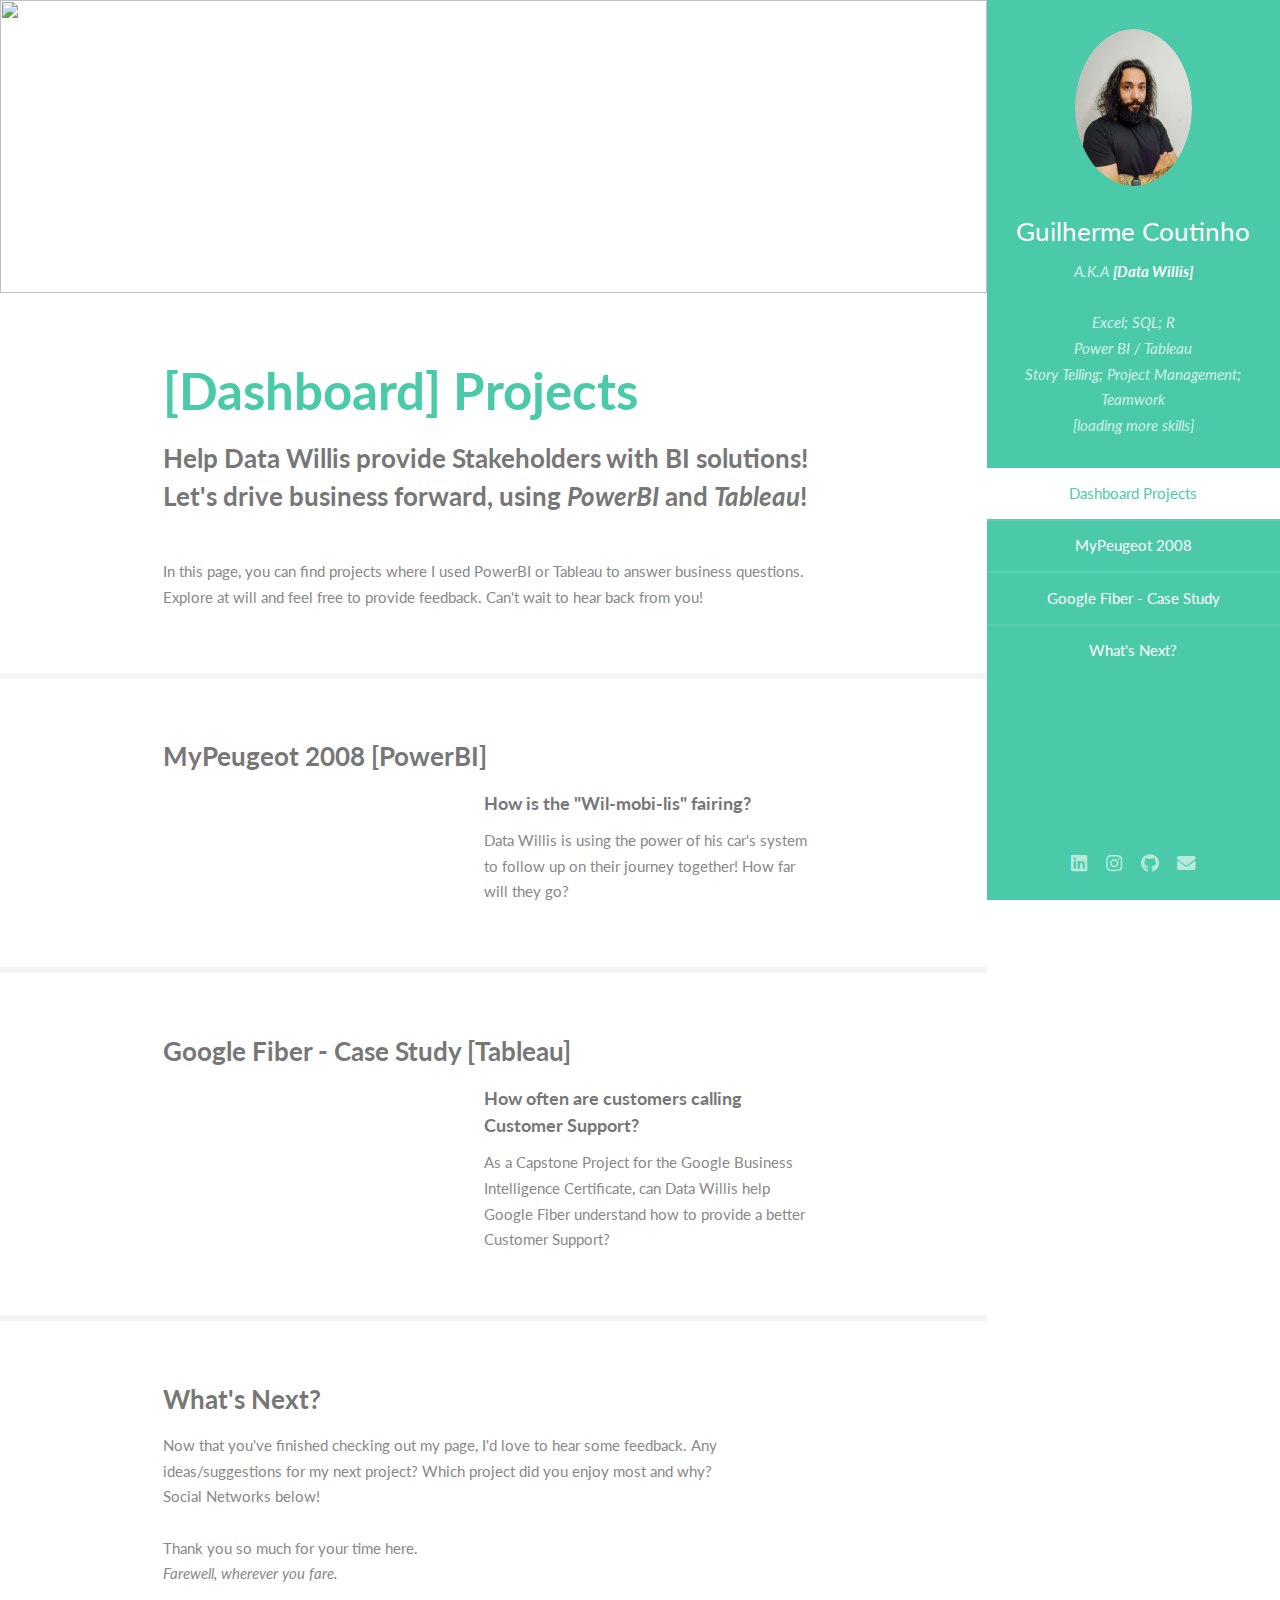
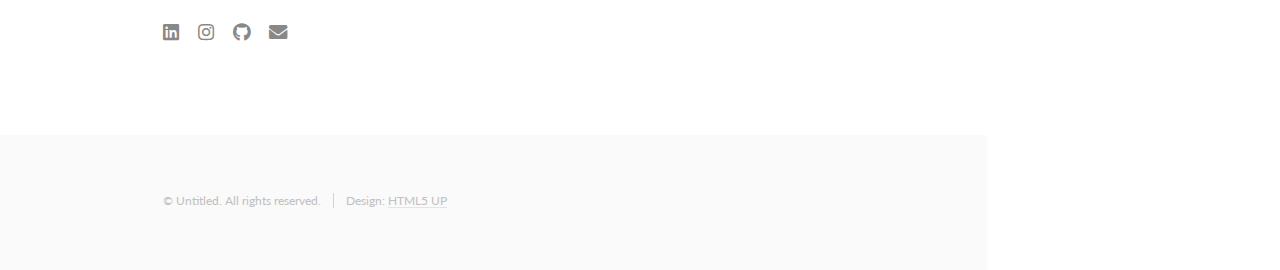
==== commit cedae572: "Update index.html" ====
--- a/dashboard-projects/index.html
+++ b/dashboard-projects/index.html
@@ -26,9 +26,10 @@
 				</header>
 				<nav id="nav">
 					<ul>
-						<li><a href="#one" class="active">R Projects</a></li>
-						<li><a href="#two">Bellabeat - Case Study</a></li>
-						<li><a href="#three">What's Next?</a></li>
+						<li><a href="#one" class="active">Dashboard Projects</a></li>
+						<li><a href="#two">MyPeugeot 2008</a></li>
+						<li><a href="#three">Google Fiber - Case Study</a></li>
+						<li><a href="#four">What's Next?</a></li>
 						<!-- <li><a href="#four">Contact</a></li>-->
 					</ul>
 				</nav>
@@ -55,30 +56,46 @@
 								</div>
 								<div class="container">
 									<header class="major">
-										<h2>[R] Projects</h2>
-										<p>Help Data Willis wrangle all the data <br />
-										Let's <i>untangle</i> data and build visualizations with <i>R</i>!</p>
+										<h2>[Dashboard] Projects</h2>
+										<p>Help Data Willis provide Stakeholders with BI solutions! <br />
+										Let's drive business forward, using <i>PowerBI</i> and <i>Tableau</i>!</p>
 									</header>
-									<p>In this page, you can find projects where I used R to answer business questions.<br />
+									<p>In this page, you can find projects where I used PowerBI or Tableau to answer business questions.<br />
 									Explore at will and feel free to provide feedback. Can't wait to hear back from you!</p>
 								</div>
 							</section>
 				
 						<!-- Two -->
-							<!-- Bellabeat - Case Study -->
+							<!-- MyPeugeot2008 -->
 							<section id="two">
 								<div class="container">
-									<h3><a href="https://gucou1.github.io/Bellabeat-Case-Study/" target="_blank" rel="noopener noreferrer"> Bellabeat - Case Study</h3></a>
+									<h3><a href="https://github.com/gucou1/MyPeugeot2008.git" target="_blank" rel="noopener noreferrer"> MyPeugeot 2008 [PowerBI]</h3></a>
 									<div class="features">
 										<article>
-											<a href="https://gucou1.github.io/Bellabeat-Case-Study/" target="_blank" rel="noopener noreferrer" class="image"><img src="https://github.com/gucou1/Bellabeat-Case-Study/blob/main/bellabeat_logo_2.png?raw=true" alt="" /></a>
+											<a href="https://github.com/gucou1/MyPeugeot2008.git" target="_blank" rel="noopener noreferrer" class="image"><img src="https://github.com/gucou1/MyPeugeot2008/blob/44750a7ce55bece6492fdfccf8fee82402681bd1/Peugeot_background.jpg?raw=true" alt="" /></a>
 											<div class="inner">
-												<h4><a href="https://gucou1.github.io/Bellabeat-Case-Study/" target="_blank" rel="noopener noreferrer">How Can a Wellness Technology Company Play It Smart?</h4></a>
-												<p>Here, Data Willis will walk you through his Capstone Project for the Google Data Analytics Certificate, using R! <br></p>
+												<h4><a href="https://github.com/gucou1/MyPeugeot2008.git" target="_blank" rel="noopener noreferrer">How is the "Wil-mobi-lis" fairing?</h4></a>
+												<p>Data Willis is using the power of his car's system to follow up on their journey together! How far will they go? <br></p>
 											</div>
 										</article>
 									</div>
 							</section> 
+								
+						<!-- Three -->
+							<!-- Google Fiber - Case Study -->
+							<section id="two">
+								<div class="container">
+									<h3><a href="https://github.com/gucou1/Google-Fiber-Case-Study.git" target="_blank" rel="noopener noreferrer"> Google Fiber - Case Study [Tableau]</h3></a>
+									<div class="features">
+										<article>
+											<a href="https://github.com/gucou1/Google-Fiber-Case-Study.git" target="_blank" rel="noopener noreferrer" class="image"><img src="https://raw.githubusercontent.com/gucou1/Google-Fiber-Case-Study/main/Files/google-fiber3713.jpg?raw=true" alt="" /></a>
+											<div class="inner">
+												<h4><a href="https://github.com/gucou1/Google-Fiber-Case-Study.git" target="_blank" rel="noopener noreferrer">How often are customers calling Customer Support?</h4></a>
+												<p>As a Capstone Project for the Google Business Intelligence Certificate, can Data Willis help Google Fiber understand how to provide a better Customer Support? <br></p>
+											</div>
+										</article>
+									</div>
+							</section>
 
 						<!-- # New Section # -->
 							<!-- INSERT NEW PROJECT -->
@@ -86,7 +103,7 @@
 							
 						<!-- WHAT'S NEXT? SECTION -->
 							
-							<section id="three"> <!-- WHATS'S NEXT? SECTION - To go down as Projects are added -->
+							<section id="four"> <!-- WHATS'S NEXT? SECTION - To go down as Projects are added -->
 								<div class="container">
 									<h3>What's Next?</h3>
 									<p>Now that you've finished checking out my page, I'd love to hear some feedback. Any ideas/suggestions for my next project? Which project did you enjoy most and why? <br>
